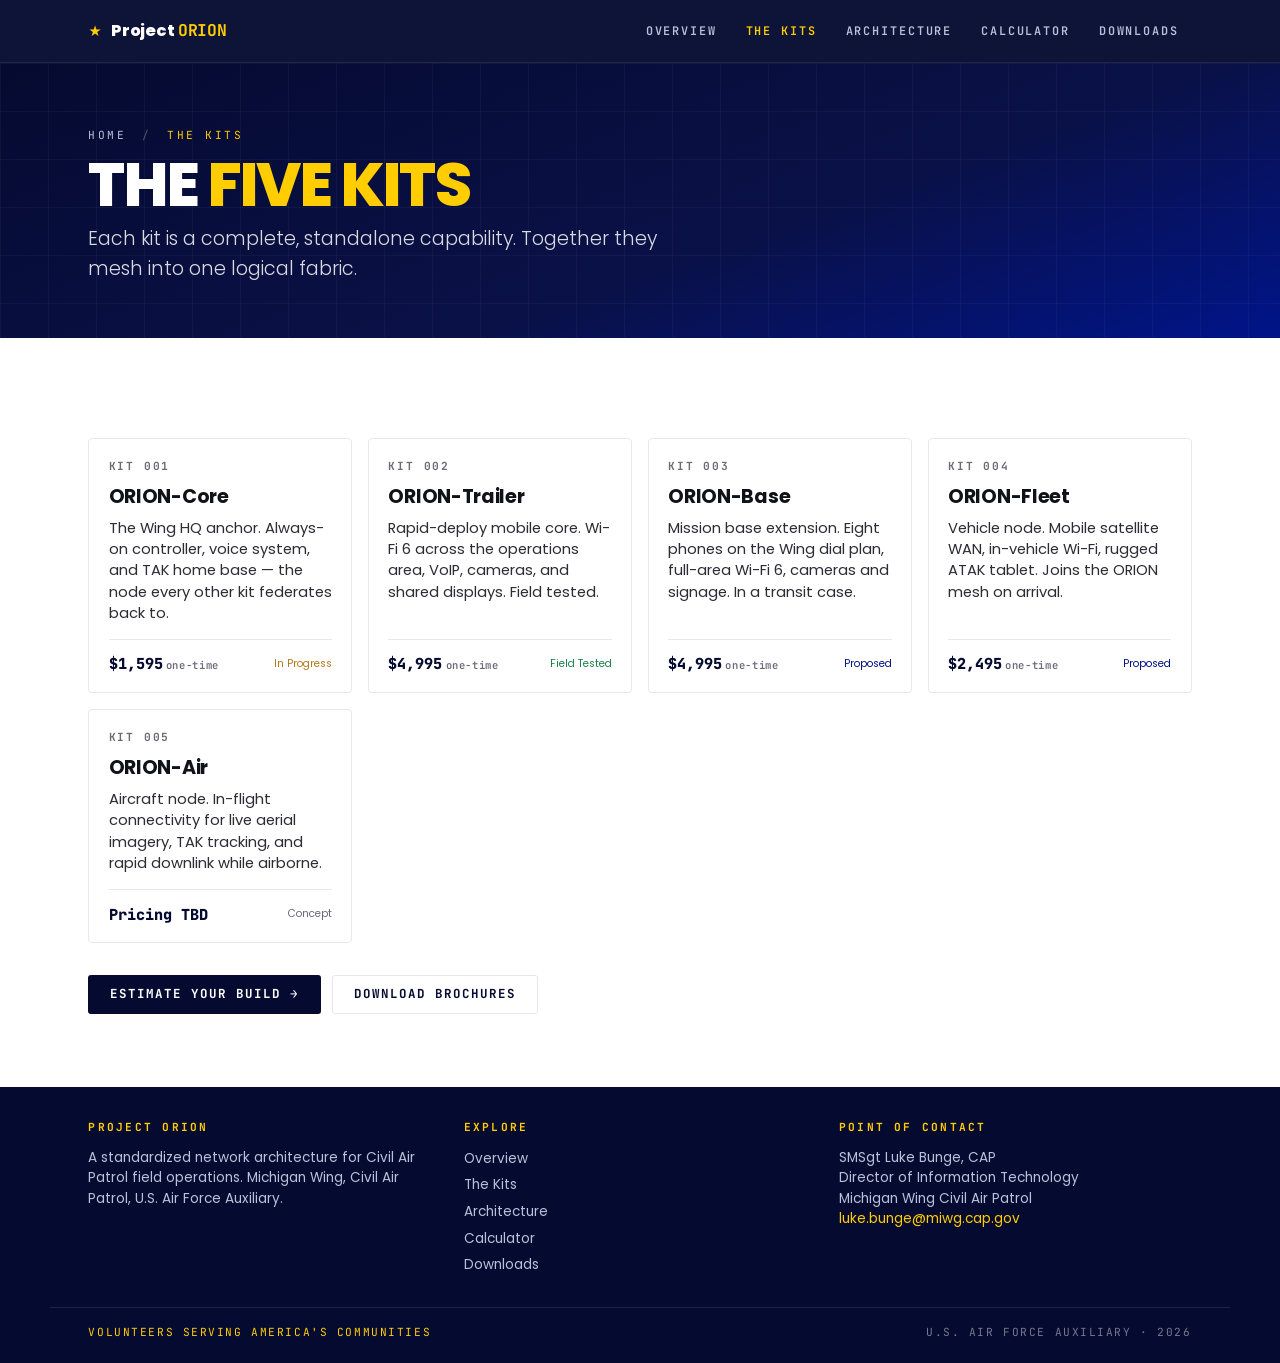
==== kits/index.html @ 2f195c5d "Initial Project ORION website Static site for GitHub Pages with full kit catalog, architecture deep-" ====
<!DOCTYPE html>
<html lang="en">
<head>
<meta charset="UTF-8">
<meta name="viewport" content="width=device-width, initial-scale=1">
<title>The Kits — Project ORION</title>
<meta name="description" content="The five ORION kits: Core, Trailer, Base, Fleet, Air. Modular, federated, purchase-ready.">
<link rel="stylesheet" href="../assets/css/main.css">
</head>
<body>

<nav class="nav">
  <div class="nav-inner">
    <a href="../" class="nav-brand"><span class="star">★</span><span>Project <span class="mark">ORION</span></span></a>
    <button class="nav-toggle" aria-label="Toggle navigation" aria-expanded="false">Menu</button>
    <ul class="nav-links">
      <li><a href="../">Overview</a></li>
      <li><a href="./">The Kits</a></li>
      <li><a href="../architecture.html">Architecture</a></li>
      <li><a href="../calculator.html">Calculator</a></li>
      <li><a href="../downloads.html">Downloads</a></li>
    </ul>
  </div>
</nav>

<header class="page-head">
  <div class="page-head-inner">
    <div class="crumb"><a href="../" style="color: var(--silver);">Home</a> <span class="sep">/</span> <span class="here">The Kits</span></div>
    <h1>THE <span class="alt">FIVE KITS</span></h1>
    <p class="deck">Each kit is a complete, standalone capability. Together they mesh into one logical fabric.</p>
  </div>
</header>

<section class="band">
  <div class="band-inner">
    <div class="kit-grid">

      <a href="core.html" class="kit-card">
        <div class="num">KIT 001</div>
        <h3>ORION-Core</h3>
        <div class="one-liner">The Wing HQ anchor. Always-on controller, voice system, and TAK home base — the node every other kit federates back to.</div>
        <div class="meta">
          <div class="price">$1,595<span class="suffix">one-time</span></div>
          <div class="stat progress"><span class="dot"></span>In Progress</div>
        </div>
      </a>

      <a href="trailer.html" class="kit-card">
        <div class="num">KIT 002</div>
        <h3>ORION-Trailer</h3>
        <div class="one-liner">Rapid-deploy mobile core. Wi-Fi 6 across the operations area, VoIP, cameras, and shared displays. Field tested.</div>
        <div class="meta">
          <div class="price">$4,995<span class="suffix">one-time</span></div>
          <div class="stat tested"><span class="dot"></span>Field Tested</div>
        </div>
      </a>

      <a href="base.html" class="kit-card">
        <div class="num">KIT 003</div>
        <h3>ORION-Base</h3>
        <div class="one-liner">Mission base extension. Eight phones on the Wing dial plan, full-area Wi-Fi 6, cameras and signage. In a transit case.</div>
        <div class="meta">
          <div class="price">$4,995<span class="suffix">one-time</span></div>
          <div class="stat proposed"><span class="dot"></span>Proposed</div>
        </div>
      </a>

      <a href="fleet.html" class="kit-card">
        <div class="num">KIT 004</div>
        <h3>ORION-Fleet</h3>
        <div class="one-liner">Vehicle node. Mobile satellite WAN, in-vehicle Wi-Fi, rugged ATAK tablet. Joins the ORION mesh on arrival.</div>
        <div class="meta">
          <div class="price">$2,495<span class="suffix">one-time</span></div>
          <div class="stat proposed"><span class="dot"></span>Proposed</div>
        </div>
      </a>

      <a href="air.html" class="kit-card">
        <div class="num">KIT 005</div>
        <h3>ORION-Air</h3>
        <div class="one-liner">Aircraft node. In-flight connectivity for live aerial imagery, TAK tracking, and rapid downlink while airborne.</div>
        <div class="meta">
          <div class="price muted">Pricing TBD</div>
          <div class="stat concept"><span class="dot"></span>Concept</div>
        </div>
      </a>

    </div>

    <div class="btn-row" style="margin-top: 2rem;">
      <a class="btn btn-dark" href="../calculator.html">Estimate Your Build →</a>
      <a class="btn btn-light" href="../downloads.html">Download Brochures</a>
    </div>
  </div>
</section>

<footer class="site-footer">
  <div class="footer-inner">
    <div>
      <h5>Project ORION</h5>
      <p style="color: var(--silver); font-size: 0.85rem; line-height: 1.5;">A standardized network architecture for Civil Air Patrol field operations. Michigan Wing, Civil Air Patrol, U.S. Air Force Auxiliary.</p>
    </div>
    <div>
      <h5>Explore</h5>
      <ul>
        <li><a href="../">Overview</a></li>
        <li><a href="./">The Kits</a></li>
        <li><a href="../architecture.html">Architecture</a></li>
        <li><a href="../calculator.html">Calculator</a></li>
        <li><a href="../downloads.html">Downloads</a></li>
      </ul>
    </div>
    <div>
      <h5>Point of Contact</h5>
      <p style="color: var(--silver); font-size: 0.85rem; line-height: 1.5;">
        SMSgt Luke Bunge, CAP<br>Director of Information Technology<br>Michigan Wing Civil Air Patrol<br>
        <a href="mailto:luke.bunge@miwg.cap.gov" style="color: var(--yellow);">luke.bunge@miwg.cap.gov</a>
      </p>
    </div>
  </div>
  <div class="footer-bottom">
    <span class="left">Volunteers Serving America's Communities</span>
    <span>U.S. Air Force Auxiliary · 2026</span>
  </div>
</footer>

<script src="../assets/js/nav.js"></script>
</body>
</html>
---- assets/css/main.css ----
/* =====================================================================
   Project ORION — Website Design System
   Carries the brochure look (navy + yellow + silver, constellation motif)
   into a fully responsive web layout.
   ===================================================================== */

@import url('https://fonts.googleapis.com/css2?family=Poppins:wght@300;400;500;600;700;800&family=JetBrains+Mono:wght@400;500;600;700&display=swap');

:root {
  --navy:        #050a30;
  --navy-2:      #0a1147;
  --navy-3:      #001489;
  --silver:      #b8c2d9;
  --silver-soft: rgba(184, 194, 217, 0.65);
  --yellow:      #FFCD00;
  --yellow-soft: rgba(255, 205, 0, 0.7);
  --line-d:      rgba(255, 255, 255, 0.14);
  --ink:         #111118;
  --ink-2:       #2c2c36;
  --soft:        #6b6b78;
  --rule:        #e7e7ed;
  --bg-soft:     #f7f9fc;
  --bg-pale:     #f3f5fc;
  --bg-cream:    #fefcf3;

  --mono: 'JetBrains Mono', 'DejaVu Sans Mono', ui-monospace, SFMono-Regular, Menlo, Consolas, monospace;
  --sans: 'Poppins', system-ui, -apple-system, 'Segoe UI', Roboto, sans-serif;

  --container: 1180px;
  --pad-x: clamp(1rem, 4vw, 2.4rem);
  --radius: 4px;
}

* { box-sizing: border-box; margin: 0; padding: 0; }

html { scroll-behavior: smooth; -webkit-text-size-adjust: 100%; }

body {
  font-family: var(--sans);
  color: var(--ink);
  background: #fff;
  line-height: 1.55;
  -webkit-font-smoothing: antialiased;
  text-rendering: optimizeLegibility;
}

img, svg { max-width: 100%; display: block; }
a { color: var(--navy-3); text-decoration: none; }
a:hover { text-decoration: underline; }

/* ============== NAV ============== */
.nav {
  position: sticky;
  top: 0;
  z-index: 100;
  background: rgba(5, 10, 48, 0.96);
  backdrop-filter: saturate(140%) blur(8px);
  -webkit-backdrop-filter: saturate(140%) blur(8px);
  color: #fff;
  border-bottom: 1px solid rgba(255, 255, 255, 0.08);
}
.nav-inner {
  max-width: var(--container);
  margin: 0 auto;
  padding: 0 var(--pad-x);
  display: flex;
  align-items: center;
  justify-content: space-between;
  min-height: 62px;
  gap: 1rem;
}
.nav-brand {
  display: flex;
  align-items: center;
  gap: 0.6rem;
  color: #fff;
  font-weight: 800;
  letter-spacing: -0.01em;
  font-size: 1.02rem;
}
.nav-brand:hover { text-decoration: none; }
.nav-brand .mark { color: var(--yellow); font-family: var(--mono); font-weight: 700; }
.nav-brand .star { color: var(--yellow); font-size: 0.9em; }

.nav-links {
  display: flex;
  align-items: center;
  gap: 0.2rem;
  list-style: none;
}
.nav-links a {
  color: var(--silver);
  font-family: var(--mono);
  font-size: 0.74rem;
  letter-spacing: 0.16em;
  text-transform: uppercase;
  font-weight: 600;
  padding: 0.55rem 0.8rem;
  border-radius: 3px;
  display: inline-block;
}
.nav-links a:hover {
  color: #fff;
  background: rgba(255, 255, 255, 0.06);
  text-decoration: none;
}
.nav-links a.active {
  color: var(--yellow);
}

.nav-toggle {
  display: none;
  background: transparent;
  border: 1px solid rgba(255, 255, 255, 0.2);
  color: #fff;
  padding: 0.45rem 0.65rem;
  border-radius: 3px;
  cursor: pointer;
  font-family: var(--mono);
  font-size: 0.7rem;
  letter-spacing: 0.14em;
  text-transform: uppercase;
}
.nav-toggle:hover { background: rgba(255, 255, 255, 0.08); }

@media (max-width: 880px) {
  .nav-toggle { display: inline-block; }
  .nav-links {
    position: absolute;
    top: 100%;
    left: 0;
    right: 0;
    flex-direction: column;
    align-items: stretch;
    gap: 0;
    background: var(--navy);
    border-bottom: 1px solid rgba(255, 255, 255, 0.1);
    padding: 0.4rem 0;
    transform: scaleY(0);
    transform-origin: top;
    opacity: 0;
    transition: transform 0.18s ease, opacity 0.18s ease;
    pointer-events: none;
  }
  .nav.open .nav-links {
    transform: scaleY(1);
    opacity: 1;
    pointer-events: auto;
  }
  .nav-links a {
    padding: 0.85rem var(--pad-x);
    border-bottom: 1px solid rgba(255, 255, 255, 0.06);
  }
}

/* ============== HERO (DARK) ============== */
.hero {
  position: relative;
  background: linear-gradient(160deg, #050a30 0%, #0a1147 55%, #001489 100%);
  color: #fff;
  overflow: hidden;
  padding: clamp(3rem, 8vw, 5.5rem) 0 clamp(3rem, 8vw, 5rem);
}
.hero::before {
  content: '';
  position: absolute; inset: 0;
  background-image:
    linear-gradient(to right, rgba(255,255,255,0.035) 1px, transparent 1px),
    linear-gradient(to bottom, rgba(255,255,255,0.035) 1px, transparent 1px);
  background-size: 48px 48px;
  pointer-events: none;
  z-index: 0;
}
.hero-inner {
  position: relative;
  z-index: 2;
  max-width: var(--container);
  margin: 0 auto;
  padding: 0 var(--pad-x);
  display: grid;
  grid-template-columns: minmax(0, 1fr) auto;
  gap: 2rem;
  align-items: start;
}
.hero-constellation {
  width: clamp(140px, 18vw, 220px);
  height: auto;
  opacity: 0.9;
}
@media (max-width: 720px) {
  .hero-inner { grid-template-columns: 1fr; }
  .hero-constellation {
    grid-row: 1;
    justify-self: end;
    width: 110px;
    margin-bottom: -0.5rem;
  }
}

.hero-label {
  font-family: var(--mono);
  font-size: 0.78rem;
  letter-spacing: 0.28em;
  text-transform: uppercase;
  color: var(--yellow);
  font-weight: 600;
  margin-bottom: 1rem;
  display: flex;
  align-items: center;
  gap: 0.7rem;
}
.hero-label::before {
  content: '';
  width: 28px;
  height: 1px;
  background: var(--yellow);
  flex-shrink: 0;
}
.hero h1 {
  font-size: clamp(2.6rem, 9vw, 6.2rem);
  font-weight: 800;
  line-height: 0.94;
  letter-spacing: -0.035em;
  margin-bottom: 1.4rem;
}
.hero h1 .dot { color: var(--yellow); }
.hero .deck {
  font-size: clamp(1.1rem, 2.2vw, 1.55rem);
  font-weight: 300;
  line-height: 1.3;
  color: rgba(255, 255, 255, 0.92);
  max-width: 38rem;
  letter-spacing: -0.005em;
}
.hero .deck strong { font-weight: 700; color: #fff; }

/* metric strip */
.metrics {
  max-width: var(--container);
  margin: clamp(2rem, 5vw, 3.2rem) auto 0;
  padding: 0 var(--pad-x);
  position: relative;
  z-index: 2;
}
.metrics-grid {
  display: grid;
  grid-template-columns: repeat(3, minmax(0, 1fr));
  gap: 0;
  border-top: 1px solid var(--line-d);
  border-bottom: 1px solid var(--line-d);
}
.metric {
  padding: 1.5rem 1.3rem 1.5rem 0;
  border-right: 1px solid var(--line-d);
}
.metric:last-child { border-right: none; padding-right: 0; }
.metric:not(:first-child) { padding-left: 1.3rem; }
.metric .num {
  font-size: clamp(2rem, 5.2vw, 3.3rem);
  font-weight: 800;
  color: #fff;
  line-height: 1;
  letter-spacing: -0.04em;
  margin-bottom: 0.6rem;
  display: flex;
  align-items: baseline;
  gap: 0.45rem;
  flex-wrap: wrap;
}
.metric .num .unit {
  font-size: 0.42em;
  font-weight: 500;
  color: var(--silver);
  letter-spacing: -0.01em;
}
.metric .label {
  font-family: var(--mono);
  font-size: 0.7rem;
  letter-spacing: 0.18em;
  text-transform: uppercase;
  color: var(--yellow);
  font-weight: 600;
  margin-bottom: 0.3rem;
}
.metric .desc {
  font-size: 0.85rem;
  line-height: 1.45;
  color: var(--silver);
}
@media (max-width: 720px) {
  .metrics-grid { grid-template-columns: 1fr; }
  .metric {
    padding: 1.1rem 0;
    border-right: none;
    border-bottom: 1px solid var(--line-d);
  }
  .metric:last-child { border-bottom: none; padding-bottom: 0; }
  .metric:not(:first-child) { padding-left: 0; }
}

/* hero lead band */
.lead-band {
  max-width: var(--container);
  margin: clamp(2rem, 4vw, 3rem) auto 0;
  padding: 0 var(--pad-x);
  position: relative;
  z-index: 2;
  color: rgba(255, 255, 255, 0.86);
}
.lead-band p {
  font-size: clamp(0.98rem, 1.6vw, 1.15rem);
  line-height: 1.55;
  max-width: 50rem;
  margin-bottom: 1.4rem;
}
.lead-band p strong { color: var(--yellow); font-weight: 600; }
.lead-band .signoff {
  border-top: 1px solid var(--line-d);
  padding-top: 1rem;
  display: flex;
  justify-content: space-between;
  flex-wrap: wrap;
  gap: 0.6rem;
  font-family: var(--mono);
  font-size: 0.72rem;
  letter-spacing: 0.16em;
  text-transform: uppercase;
  color: var(--silver);
}
.lead-band .signoff .left {
  color: var(--yellow);
  font-weight: 700;
}

/* ============== SECTIONS (LIGHT) ============== */
section.band {
  padding: clamp(2.6rem, 6vw, 4.6rem) 0;
}
section.band.alt { background: var(--bg-soft); }
section.band.dark {
  background: linear-gradient(180deg, var(--navy) 0%, var(--navy-2) 100%);
  color: #fff;
}
.band-inner {
  max-width: var(--container);
  margin: 0 auto;
  padding: 0 var(--pad-x);
}

.kicker {
  font-family: var(--mono);
  font-size: 0.74rem;
  letter-spacing: 0.24em;
  text-transform: uppercase;
  color: var(--navy-3);
  font-weight: 700;
  margin-bottom: 0.7rem;
}
section.dark .kicker { color: var(--yellow); }
section.dark a { color: var(--yellow); }

h2 {
  font-size: clamp(1.6rem, 3.6vw, 2.4rem);
  font-weight: 300;
  line-height: 1.1;
  letter-spacing: -0.025em;
  color: var(--ink);
  margin-bottom: 1rem;
  max-width: 42rem;
}
section.dark h2 { color: #fff; }
h2 strong { font-weight: 800; color: var(--navy-3); }
section.dark h2 strong { color: var(--yellow); }

h3 {
  font-size: clamp(1.15rem, 2vw, 1.4rem);
  font-weight: 700;
  letter-spacing: -0.015em;
  margin-bottom: 0.7rem;
  color: var(--ink);
}
section.dark h3 { color: #fff; }

h4 {
  font-size: 1rem;
  font-weight: 700;
  margin-bottom: 0.45rem;
  color: var(--ink);
}

p.lead {
  font-size: clamp(0.98rem, 1.6vw, 1.1rem);
  line-height: 1.6;
  color: var(--ink-2);
  max-width: 44rem;
  margin-bottom: 1rem;
}
section.dark p.lead { color: rgba(255, 255, 255, 0.82); }
p { color: var(--ink-2); }
section.dark p { color: rgba(255, 255, 255, 0.82); }

/* ============== KITS ROSTER ============== */
.kits-roster {
  width: 100%;
  border-collapse: collapse;
  border-top: 2px solid var(--navy);
  margin-top: 1rem;
}
.kits-roster tr { border-bottom: 1px solid var(--rule); }
.kits-roster td {
  padding: 1rem 0.7rem;
  vertical-align: middle;
}
.kits-roster .num {
  font-family: var(--mono);
  font-size: 0.78rem;
  color: var(--soft);
  width: 3rem;
  font-weight: 600;
  letter-spacing: 0.05em;
}
.kits-roster .name {
  font-size: 1.05rem;
  font-weight: 700;
  color: var(--ink);
  width: 12rem;
  letter-spacing: -0.012em;
}
.kits-roster .name a { color: var(--ink); }
.kits-roster .name a:hover { color: var(--navy-3); text-decoration: none; }
.kits-roster .desc {
  font-size: 0.9rem;
  color: var(--ink-2);
  line-height: 1.45;
}
.kits-roster .stat {
  width: 9rem;
  text-align: right;
  font-family: var(--mono);
  font-size: 0.66rem;
  letter-spacing: 0.1em;
  text-transform: uppercase;
  font-weight: 700;
  white-space: nowrap;
}
.kits-roster .stat .dot {
  display: inline-block;
  width: 7px; height: 7px;
  border-radius: 50%;
  margin-right: 5px;
  vertical-align: middle;
}
.stat.tested   { color: #1d8348; }
.stat.tested .dot { background: #1d8348; }
.stat.progress { color: #b7791f; }
.stat.progress .dot { background: #b7791f; }
.stat.proposed { color: var(--navy-3); }
.stat.proposed .dot { background: var(--navy-3); }
.stat.concept  { color: var(--soft); }
.stat.concept .dot { background: var(--soft); }

@media (max-width: 720px) {
  .kits-roster, .kits-roster tbody, .kits-roster tr, .kits-roster td { display: block; width: 100%; }
  .kits-roster tr {
    padding: 1rem 0;
    border-bottom: 1px solid var(--rule);
  }
  .kits-roster td { padding: 0.15rem 0; text-align: left; }
  .kits-roster .num { display: inline-block; width: auto; margin-right: 0.7rem; }
  .kits-roster .name { display: inline-block; width: auto; }
  .kits-roster .stat { text-align: left; padding-top: 0.4rem; }
}

/* ============== BOM TABLE ============== */
.bom-section { margin-bottom: 1.4rem; }
.bom-head {
  display: flex;
  justify-content: space-between;
  align-items: baseline;
  flex-wrap: wrap;
  gap: 0.4rem;
  margin-bottom: 0.8rem;
}
.bom-head .kicker { margin-bottom: 0; }
.bom-head .meta {
  font-family: var(--mono);
  font-size: 0.7rem;
  letter-spacing: 0.16em;
  text-transform: uppercase;
  color: var(--soft);
}

.bom-table-wrap {
  overflow-x: auto;
  -webkit-overflow-scrolling: touch;
}
.bom-table {
  width: 100%;
  border-collapse: collapse;
  border-top: 2px solid var(--navy);
  min-width: 520px;
}
.bom-table .cat-row td {
  background: var(--bg-pale);
  padding: 0.45rem 0.7rem;
  font-family: var(--mono);
  font-size: 0.7rem;
  letter-spacing: 0.18em;
  text-transform: uppercase;
  color: var(--navy-3);
  font-weight: 700;
  border-bottom: 1px solid var(--rule);
}
.bom-table tr.item-row { border-bottom: 1px solid var(--rule); }
.bom-table .item-row td {
  padding: 0.55rem 0.7rem;
  vertical-align: middle;
  font-size: 0.92rem;
  color: var(--ink);
  line-height: 1.4;
}
.bom-table .item-row .name { font-weight: 600; }
.bom-table .item-row .fn-inline {
  display: block;
  color: var(--ink-2);
  font-size: 0.82rem;
  font-weight: 400;
  margin-top: 0.15rem;
}
.bom-table .item-row .qty {
  width: 6rem;
  text-align: right;
  font-family: var(--mono);
  font-size: 0.8rem;
  color: var(--soft);
  white-space: nowrap;
}
.bom-table .item-row .total {
  width: 6rem;
  text-align: right;
  font-family: var(--mono);
  font-size: 0.9rem;
  font-weight: 700;
  white-space: nowrap;
}
.bom-table .item-row.repurposed .total {
  color: #1d8348;
}
.bom-table tr.subtotal-row { border-bottom: 1px solid var(--rule); }
.bom-table .subtotal-row td {
  padding: 0.4rem 0.7rem;
  font-family: var(--mono);
  font-size: 0.78rem;
  color: var(--soft);
  text-align: right;
  font-weight: 600;
}
.bom-table .subtotal-row .stl {
  text-transform: uppercase;
  letter-spacing: 0.12em;
  font-size: 0.65rem;
}
.bom-table tr.total-row td {
  padding: 0.85rem 0.7rem;
  border-top: 2px solid var(--navy);
  font-family: var(--mono);
}
.bom-table .total-row .total-label {
  font-size: 0.92rem;
  font-weight: 800;
  color: var(--navy);
  letter-spacing: 0.04em;
  text-align: left;
}
.bom-table .total-row .total-value {
  font-size: 1.2rem;
  font-weight: 800;
  color: var(--navy-3);
  text-align: right;
  letter-spacing: -0.01em;
}
.bom-table tr.total-note-row td {
  padding: 0.45rem 0.7rem;
  font-style: italic;
  font-size: 0.72rem;
  color: var(--soft);
  text-align: right;
  line-height: 1.4;
  border: none;
}

/* OPEX cards */
.opex-strip {
  display: grid;
  grid-template-columns: repeat(auto-fit, minmax(220px, 1fr));
  gap: 1rem;
  margin-top: 1.6rem;
}
.opex-card {
  background: var(--bg-soft);
  border: 1px solid var(--rule);
  border-left: 3px solid var(--navy-3);
  border-radius: var(--radius);
  padding: 1rem 1.1rem;
  display: flex;
  flex-direction: column;
}
.opex-card .kicker {
  font-size: 0.66rem;
  letter-spacing: 0.2em;
  margin-bottom: 0.4rem;
}
.opex-card h4 { font-weight: 800; margin-bottom: 0.5rem; }
.opex-card .lines {
  font-size: 0.85rem;
  line-height: 1.5;
  color: var(--ink-2);
  margin-bottom: 0.7rem;
}
.opex-card .price-feature {
  font-family: var(--mono);
  font-size: 1.35rem;
  font-weight: 800;
  color: var(--navy-3);
  letter-spacing: -0.01em;
  margin-top: auto;
  padding-top: 0.6rem;
  border-top: 1px dashed var(--rule);
}
.opex-card .price-feature .price-suffix {
  font-size: 0.7rem;
  font-weight: 500;
  color: var(--soft);
  margin-left: 0.25rem;
}
.opex-card .note {
  font-size: 0.72rem;
  color: var(--soft);
  font-style: italic;
  line-height: 1.4;
  margin-top: auto;
  padding-top: 0.5rem;
  border-top: 1px dashed var(--rule);
}

/* Add-ons table */
.addons-section { margin-top: 1.6rem; }
.addons-head {
  display: flex;
  align-items: baseline;
  justify-content: space-between;
  flex-wrap: wrap;
  gap: 0.4rem;
  border-bottom: 2px solid var(--navy);
  padding-bottom: 0.5rem;
  margin-bottom: 0.4rem;
}
.addons-head .kicker {
  font-size: 0.82rem;
  letter-spacing: 0.14em;
  color: var(--navy);
  margin-bottom: 0;
}
.addons-table { width: 100%; border-collapse: collapse; }
.addons-table tr { border-bottom: 1px solid var(--rule); }
.addons-table tr:last-child { border-bottom: none; }
.addons-table td {
  padding: 0.7rem 0.5rem 0.7rem 0;
  vertical-align: top;
}
.addons-table .addon-name {
  font-size: 0.95rem;
  font-weight: 800;
  color: var(--ink);
  width: 30%;
  letter-spacing: -0.005em;
}
.addons-table .addon-subtitle {
  font-family: var(--mono);
  font-size: 0.65rem;
  font-weight: 600;
  color: var(--soft);
  letter-spacing: 0.12em;
  text-transform: uppercase;
  margin-top: 0.15rem;
}
.addons-table .addon-desc {
  font-size: 0.88rem;
  color: var(--ink-2);
  line-height: 1.45;
  padding-left: 0.6rem;
}
.addons-table .addon-price {
  font-family: var(--mono);
  font-size: 1rem;
  font-weight: 800;
  color: var(--navy);
  text-align: right;
  white-space: nowrap;
  width: 6rem;
}

@media (max-width: 640px) {
  .addons-table, .addons-table tbody, .addons-table tr, .addons-table td {
    display: block;
    width: 100%;
  }
  .addons-table tr { padding: 0.6rem 0; }
  .addons-table td { padding: 0.15rem 0; }
  .addons-table .addon-desc { padding-left: 0; }
  .addons-table .addon-price { text-align: left; padding-top: 0.3rem; }
}

.addons-grand-total {
  margin-top: 1rem;
  padding: 0.9rem 0;
  border-top: 2px solid var(--navy);
  border-bottom: 2px solid var(--navy);
  display: flex;
  justify-content: space-between;
  align-items: baseline;
  flex-wrap: wrap;
  gap: 0.4rem;
  font-family: var(--mono);
}
.addons-grand-total .label {
  font-size: 0.85rem;
  font-weight: 700;
  letter-spacing: 0.14em;
  text-transform: uppercase;
  color: var(--navy);
}
.addons-grand-total .value {
  font-size: 1.7rem;
  font-weight: 800;
  color: var(--navy);
  letter-spacing: -0.01em;
}

/* Subscription callout (cream) */
.subscription-callout {
  margin-top: 1rem;
  background: var(--bg-cream);
  border-left: 4px solid var(--yellow);
  padding: 0.9rem 1.1rem;
  display: flex;
  flex-wrap: wrap;
  justify-content: space-between;
  align-items: center;
  gap: 0.8rem;
  border-radius: var(--radius);
}
.subscription-callout .info { flex: 1; min-width: 240px; }
.subscription-callout .kicker {
  font-size: 0.72rem;
  letter-spacing: 0.14em;
  color: var(--navy);
  margin-bottom: 0.3rem;
}
.subscription-callout .detail {
  font-size: 0.9rem;
  color: var(--ink-2);
  line-height: 1.4;
}
.subscription-callout .price {
  font-family: var(--mono);
  font-size: 1.6rem;
  font-weight: 800;
  color: var(--navy);
  white-space: nowrap;
}
.subscription-callout .price .unit {
  font-size: 0.7rem;
  font-weight: 600;
  color: var(--soft);
  margin-left: 0.2rem;
  letter-spacing: 0.06em;
}

/* ============== CTA ============== */
.cta {
  background: var(--navy);
  color: #fff;
  border-radius: var(--radius);
  padding: 1.6rem 1.7rem;
  display: grid;
  grid-template-columns: 1.6fr 1fr;
  gap: 1.8rem;
  position: relative;
  overflow: hidden;
  margin-top: 1.6rem;
}
.cta::before {
  content: '';
  position: absolute;
  top: 0; left: 0;
  width: 8px;
  height: 100%;
  background: var(--yellow);
}
.cta .pitch { padding-left: 0.2rem; }
.cta .pitch .kicker {
  color: var(--yellow);
  margin-bottom: 0.4rem;
  font-size: 0.7rem;
  letter-spacing: 0.22em;
}
.cta .pitch h3 {
  font-size: 1.15rem;
  font-weight: 700;
  color: #fff;
  line-height: 1.2;
  letter-spacing: -0.02em;
  margin-bottom: 0.5rem;
  max-width: 32rem;
}
.cta .pitch h3 .alt { color: var(--yellow); }
.cta .pitch p {
  font-size: 0.9rem;
  line-height: 1.5;
  color: rgba(255, 255, 255, 0.78);
  max-width: 32rem;
}
.cta .card {
  border-left: 1px solid rgba(255, 255, 255, 0.18);
  padding-left: 1.4rem;
}
.cta .card .kicker {
  font-size: 0.7rem;
  letter-spacing: 0.22em;
  color: var(--silver-soft);
  margin-bottom: 0.4rem;
}
.cta .card .name {
  font-size: 1.05rem;
  font-weight: 700;
  color: #fff;
  margin-bottom: 0.15rem;
}
.cta .card .role {
  font-size: 0.85rem;
  color: var(--silver);
  line-height: 1.4;
  margin-bottom: 0.4rem;
}
.cta .card .em {
  font-family: var(--mono);
  font-size: 0.86rem;
  color: var(--yellow);
  font-weight: 600;
  word-break: break-all;
}
.cta .card .em a { color: var(--yellow); }
.cta .card .cred {
  margin-top: 0.8rem;
  font-size: 0.72rem;
  color: rgba(255, 255, 255, 0.55);
  font-style: italic;
  line-height: 1.4;
}
@media (max-width: 720px) {
  .cta {
    grid-template-columns: 1fr;
    gap: 1.2rem;
    padding: 1.4rem 1.3rem;
  }
  .cta .card {
    border-left: none;
    border-top: 1px solid rgba(255, 255, 255, 0.18);
    padding-left: 0;
    padding-top: 1.1rem;
  }
}

/* ============== BUTTONS ============== */
.btn {
  display: inline-flex;
  align-items: center;
  gap: 0.5rem;
  padding: 0.75rem 1.3rem;
  border-radius: 3px;
  font-family: var(--mono);
  font-size: 0.78rem;
  letter-spacing: 0.16em;
  text-transform: uppercase;
  font-weight: 700;
  border: 1px solid transparent;
  cursor: pointer;
  transition: transform 0.1s ease, background 0.15s ease, color 0.15s ease;
  text-decoration: none;
  line-height: 1;
}
.btn:hover { text-decoration: none; transform: translateY(-1px); }
.btn:active { transform: translateY(0); }
.btn-primary {
  background: var(--yellow);
  color: var(--navy);
}
.btn-primary:hover { background: #ffd933; }
.btn-secondary {
  background: transparent;
  color: var(--yellow);
  border-color: var(--yellow-soft);
}
.btn-secondary:hover { background: rgba(255, 205, 0, 0.08); }
.btn-light {
  background: #fff;
  color: var(--navy);
  border-color: var(--rule);
}
.btn-light:hover { background: var(--bg-soft); }
.btn-dark {
  background: var(--navy);
  color: #fff;
}
.btn-dark:hover { background: var(--navy-2); }

.btn-row {
  display: flex;
  flex-wrap: wrap;
  gap: 0.7rem;
  margin-top: 1.4rem;
}

/* ============== PAGE HEADER (compact dark) ============== */
.page-head {
  background: linear-gradient(160deg, #050a30 0%, #0a1147 60%, #001489 100%);
  color: #fff;
  padding: clamp(2.4rem, 6vw, 4rem) 0 clamp(2.2rem, 5vw, 3.4rem);
  position: relative;
  overflow: hidden;
}
.page-head::before {
  content: '';
  position: absolute; inset: 0;
  background-image:
    linear-gradient(to right, rgba(255,255,255,0.035) 1px, transparent 1px),
    linear-gradient(to bottom, rgba(255,255,255,0.035) 1px, transparent 1px);
  background-size: 48px 48px;
  pointer-events: none;
}
.page-head-inner {
  position: relative;
  max-width: var(--container);
  margin: 0 auto;
  padding: 0 var(--pad-x);
}
.page-head .crumb {
  font-family: var(--mono);
  font-size: 0.7rem;
  letter-spacing: 0.22em;
  text-transform: uppercase;
  color: var(--silver);
  margin-bottom: 0.7rem;
}
.page-head .crumb .sep { color: rgba(255, 255, 255, 0.3); margin: 0 0.4rem; }
.page-head .crumb .here { color: var(--yellow); }
.page-head h1 {
  font-size: clamp(2rem, 6vw, 3.8rem);
  font-weight: 800;
  line-height: 0.95;
  letter-spacing: -0.03em;
  margin-bottom: 0.7rem;
}
.page-head h1 .alt { color: var(--yellow); }
.page-head .deck {
  font-size: clamp(1rem, 1.8vw, 1.2rem);
  font-weight: 300;
  color: rgba(255, 255, 255, 0.85);
  max-width: 38rem;
}

/* ============== KIT CARD GRID ============== */
.kit-grid {
  display: grid;
  grid-template-columns: repeat(auto-fit, minmax(260px, 1fr));
  gap: 1rem;
  margin-top: 1.6rem;
}
.kit-card {
  background: #fff;
  border: 1px solid var(--rule);
  border-radius: var(--radius);
  padding: 1.2rem 1.2rem 1rem;
  display: flex;
  flex-direction: column;
  position: relative;
  text-decoration: none;
  color: inherit;
  transition: transform 0.15s ease, box-shadow 0.15s ease, border-color 0.15s ease;
}
.kit-card:hover {
  transform: translateY(-3px);
  border-color: var(--navy-3);
  box-shadow: 0 8px 24px rgba(5, 10, 48, 0.08);
  text-decoration: none;
}
.kit-card .num {
  font-family: var(--mono);
  font-size: 0.7rem;
  color: var(--soft);
  letter-spacing: 0.16em;
  font-weight: 700;
  margin-bottom: 0.4rem;
}
.kit-card h3 {
  font-size: 1.2rem;
  letter-spacing: -0.015em;
  margin-bottom: 0.4rem;
}
.kit-card .one-liner {
  font-size: 0.92rem;
  color: var(--ink-2);
  line-height: 1.45;
  margin-bottom: 0.9rem;
  flex: 1;
}
.kit-card .meta {
  display: flex;
  justify-content: space-between;
  align-items: center;
  flex-wrap: wrap;
  gap: 0.4rem;
  padding-top: 0.8rem;
  border-top: 1px solid var(--rule);
}
.kit-card .price {
  font-family: var(--mono);
  font-weight: 800;
  color: var(--navy);
  font-size: 0.95rem;
}
.kit-card .price .suffix {
  font-size: 0.66rem;
  color: var(--soft);
  font-weight: 600;
  letter-spacing: 0.06em;
  margin-left: 0.2rem;
}
.kit-card .stat { font-size: 0.66rem; }

/* ============== CONTENT PROSE ============== */
.prose {
  max-width: 46rem;
}
.prose h2 { margin-top: 2rem; }
.prose h3 { margin-top: 1.6rem; margin-bottom: 0.5rem; }
.prose p, .prose ul, .prose ol { margin-bottom: 1rem; color: var(--ink-2); }
.prose ul, .prose ol { padding-left: 1.4rem; }
.prose li { margin-bottom: 0.4rem; line-height: 1.55; }
.prose strong { color: var(--ink); font-weight: 700; }
.prose code {
  font-family: var(--mono);
  font-size: 0.9em;
  background: var(--bg-pale);
  padding: 0.1em 0.35em;
  border-radius: 3px;
  color: var(--navy-3);
}
.prose blockquote {
  border-left: 3px solid var(--yellow);
  background: var(--bg-cream);
  padding: 0.8rem 1.1rem;
  margin: 1.2rem 0;
  font-size: 0.94rem;
  color: var(--ink-2);
}

.principles {
  display: grid;
  grid-template-columns: repeat(auto-fit, minmax(220px, 1fr));
  gap: 1rem;
  margin-top: 1.4rem;
}
.principle {
  background: #fff;
  border: 1px solid var(--rule);
  border-top: 3px solid var(--navy-3);
  border-radius: var(--radius);
  padding: 1rem 1.1rem;
}
.principle h4 {
  font-size: 0.95rem;
  margin-bottom: 0.35rem;
}
.principle p {
  font-size: 0.85rem;
  line-height: 1.45;
  color: var(--ink-2);
}

/* simple table for IP plan, dial plan, etc. */
.data-table {
  width: 100%;
  border-collapse: collapse;
  border-top: 2px solid var(--navy);
  margin: 1rem 0 1.4rem;
  font-size: 0.9rem;
}
.data-table th, .data-table td {
  padding: 0.55rem 0.7rem;
  border-bottom: 1px solid var(--rule);
  text-align: left;
  vertical-align: top;
}
.data-table th {
  font-family: var(--mono);
  font-size: 0.7rem;
  letter-spacing: 0.14em;
  text-transform: uppercase;
  color: var(--navy-3);
  background: var(--bg-pale);
  font-weight: 700;
}
.data-table td.mono, .data-table td.subnet {
  font-family: var(--mono);
  font-size: 0.82rem;
  color: var(--navy);
  white-space: nowrap;
}
.data-table-wrap {
  overflow-x: auto;
  -webkit-overflow-scrolling: touch;
}

/* ============== FOOTER ============== */
.site-footer {
  background: var(--navy);
  color: var(--silver);
  padding: 2rem 0 1.4rem;
  font-size: 0.85rem;
}
.site-footer .footer-inner {
  max-width: var(--container);
  margin: 0 auto;
  padding: 0 var(--pad-x);
  display: grid;
  grid-template-columns: repeat(auto-fit, minmax(220px, 1fr));
  gap: 1.4rem;
}
.site-footer h5 {
  font-family: var(--mono);
  font-size: 0.7rem;
  letter-spacing: 0.2em;
  text-transform: uppercase;
  color: var(--yellow);
  margin-bottom: 0.7rem;
  font-weight: 700;
}
.site-footer ul { list-style: none; }
.site-footer li { margin-bottom: 0.35rem; }
.site-footer a { color: var(--silver); }
.site-footer a:hover { color: #fff; }
.site-footer .footer-bottom {
  max-width: var(--container);
  margin: 1.6rem auto 0;
  padding: 1rem var(--pad-x) 0;
  border-top: 1px solid rgba(255, 255, 255, 0.1);
  display: flex;
  justify-content: space-between;
  flex-wrap: wrap;
  gap: 0.5rem;
  font-family: var(--mono);
  font-size: 0.7rem;
  letter-spacing: 0.14em;
  text-transform: uppercase;
  color: rgba(255, 255, 255, 0.45);
}
.site-footer .footer-bottom .left { color: var(--yellow); }

/* ============== CALCULATOR ============== */
.calc-layout {
  display: grid;
  grid-template-columns: 1.5fr 1fr;
  gap: 1.6rem;
  margin-top: 1.5rem;
  align-items: start;
}
@media (max-width: 900px) {
  .calc-layout { grid-template-columns: 1fr; }
}

.calc-kit {
  background: #fff;
  border: 1px solid var(--rule);
  border-radius: var(--radius);
  padding: 1.1rem 1.2rem;
  margin-bottom: 1rem;
}
.calc-kit.concept { opacity: 0.7; }
.calc-kit-head {
  display: flex;
  justify-content: space-between;
  align-items: baseline;
  flex-wrap: wrap;
  gap: 0.5rem;
  border-bottom: 1px solid var(--rule);
  padding-bottom: 0.7rem;
  margin-bottom: 0.8rem;
}
.calc-kit-head .name {
  font-size: 1.05rem;
  font-weight: 800;
  letter-spacing: -0.012em;
}
.calc-kit-head .num {
  font-family: var(--mono);
  font-size: 0.7rem;
  color: var(--soft);
  letter-spacing: 0.16em;
  font-weight: 700;
}
.calc-kit-head .price-hint {
  font-family: var(--mono);
  font-size: 0.82rem;
  color: var(--navy);
  font-weight: 700;
}
.calc-kit-head .price-hint .suffix {
  font-size: 0.66rem;
  color: var(--soft);
  font-weight: 600;
  margin-left: 0.2rem;
}

.calc-row {
  display: flex;
  justify-content: space-between;
  align-items: center;
  gap: 0.8rem;
  padding: 0.5rem 0;
  flex-wrap: wrap;
}
.calc-row + .calc-row { border-top: 1px dashed var(--rule); }
.calc-row .label {
  flex: 1;
  min-width: 0;
}
.calc-row .label .lbl-name {
  font-size: 0.92rem;
  font-weight: 600;
  color: var(--ink);
}
.calc-row .label .lbl-desc {
  display: block;
  font-size: 0.78rem;
  color: var(--soft);
  margin-top: 0.15rem;
  line-height: 1.4;
}
.calc-row .label .lbl-tag {
  display: inline-block;
  font-family: var(--mono);
  font-size: 0.62rem;
  font-weight: 700;
  letter-spacing: 0.12em;
  text-transform: uppercase;
  color: var(--navy-3);
  background: var(--bg-pale);
  padding: 0.15em 0.5em;
  border-radius: 2px;
  margin-left: 0.4rem;
  vertical-align: middle;
}
.calc-row .label .lbl-tag.rec { color: #b7791f; background: rgba(183, 121, 31, 0.1); }
.calc-row .label .lbl-tag.concept { color: var(--soft); background: var(--bg-pale); }

.calc-row .price-tag {
  font-family: var(--mono);
  font-size: 0.82rem;
  font-weight: 700;
  color: var(--navy);
  white-space: nowrap;
}
.calc-row .price-tag .suffix {
  font-size: 0.65rem;
  color: var(--soft);
  font-weight: 600;
  margin-left: 0.15rem;
}

.qty-control {
  display: inline-flex;
  align-items: center;
  border: 1px solid var(--rule);
  border-radius: 3px;
  background: #fff;
  overflow: hidden;
}
.qty-btn {
  background: var(--bg-soft);
  border: none;
  width: 32px;
  height: 32px;
  font-size: 1.1rem;
  font-weight: 700;
  color: var(--navy);
  cursor: pointer;
  line-height: 1;
}
.qty-btn:hover { background: var(--bg-pale); }
.qty-btn:disabled { color: var(--soft); cursor: not-allowed; }
.qty-input {
  width: 44px;
  height: 32px;
  text-align: center;
  border: none;
  border-left: 1px solid var(--rule);
  border-right: 1px solid var(--rule);
  font-family: var(--mono);
  font-size: 0.9rem;
  font-weight: 700;
  color: var(--ink);
  -moz-appearance: textfield;
}
.qty-input::-webkit-outer-spin-button,
.qty-input::-webkit-inner-spin-button { -webkit-appearance: none; margin: 0; }

.calc-checkbox {
  display: inline-flex;
  align-items: center;
  gap: 0.5rem;
  cursor: pointer;
  user-select: none;
}
.calc-checkbox input { width: 18px; height: 18px; accent-color: var(--navy-3); cursor: pointer; }

.calc-summary {
  position: sticky;
  top: 80px;
  background: var(--navy);
  color: #fff;
  border-radius: var(--radius);
  padding: 1.3rem 1.4rem;
  border-left: 4px solid var(--yellow);
}
.calc-summary h3 {
  color: #fff;
  font-size: 1.05rem;
  letter-spacing: -0.01em;
  margin-bottom: 0.9rem;
}
.calc-line {
  display: flex;
  justify-content: space-between;
  align-items: baseline;
  padding: 0.45rem 0;
  border-bottom: 1px solid rgba(255, 255, 255, 0.1);
  font-size: 0.88rem;
}
.calc-line:last-of-type { border-bottom: none; }
.calc-line .nm { color: rgba(255, 255, 255, 0.78); }
.calc-line .vl { font-family: var(--mono); color: #fff; font-weight: 600; }
.calc-line.empty .vl { color: var(--silver-soft); }

.calc-totals {
  margin-top: 1rem;
  padding-top: 1rem;
  border-top: 1px solid rgba(255, 255, 255, 0.18);
}
.calc-total {
  display: flex;
  justify-content: space-between;
  align-items: baseline;
  margin-bottom: 0.5rem;
}
.calc-total .nm {
  font-family: var(--mono);
  font-size: 0.7rem;
  letter-spacing: 0.16em;
  text-transform: uppercase;
  color: var(--silver);
  font-weight: 700;
}
.calc-total .vl {
  font-family: var(--mono);
  font-size: 1.5rem;
  font-weight: 800;
  color: #fff;
  letter-spacing: -0.01em;
}
.calc-total.headline .vl { color: var(--yellow); font-size: 1.8rem; }
.calc-total.monthly .vl { font-size: 1.3rem; }

.calc-actions {
  display: flex;
  flex-wrap: wrap;
  gap: 0.5rem;
  margin-top: 1.2rem;
}
.calc-actions .btn {
  flex: 1;
  justify-content: center;
  font-size: 0.7rem;
  padding: 0.65rem 0.9rem;
}

.calc-note {
  font-size: 0.74rem;
  color: var(--silver-soft);
  line-height: 1.45;
  margin-top: 0.8rem;
  font-style: italic;
}

/* Print: estimator print view */
@media print {
  .nav, .site-footer, .calc-actions, .nav-toggle, .hero-constellation { display: none !important; }
  .calc-summary { position: static; }
  body { background: #fff; color: #000; }
}

/* ============== UTIL ============== */
.center { text-align: center; }
.muted { color: var(--soft); }
.mono { font-family: var(--mono); }
.hidden { display: none !important; }

/* Anchor offset for sticky nav */
:target { scroll-margin-top: 80px; }
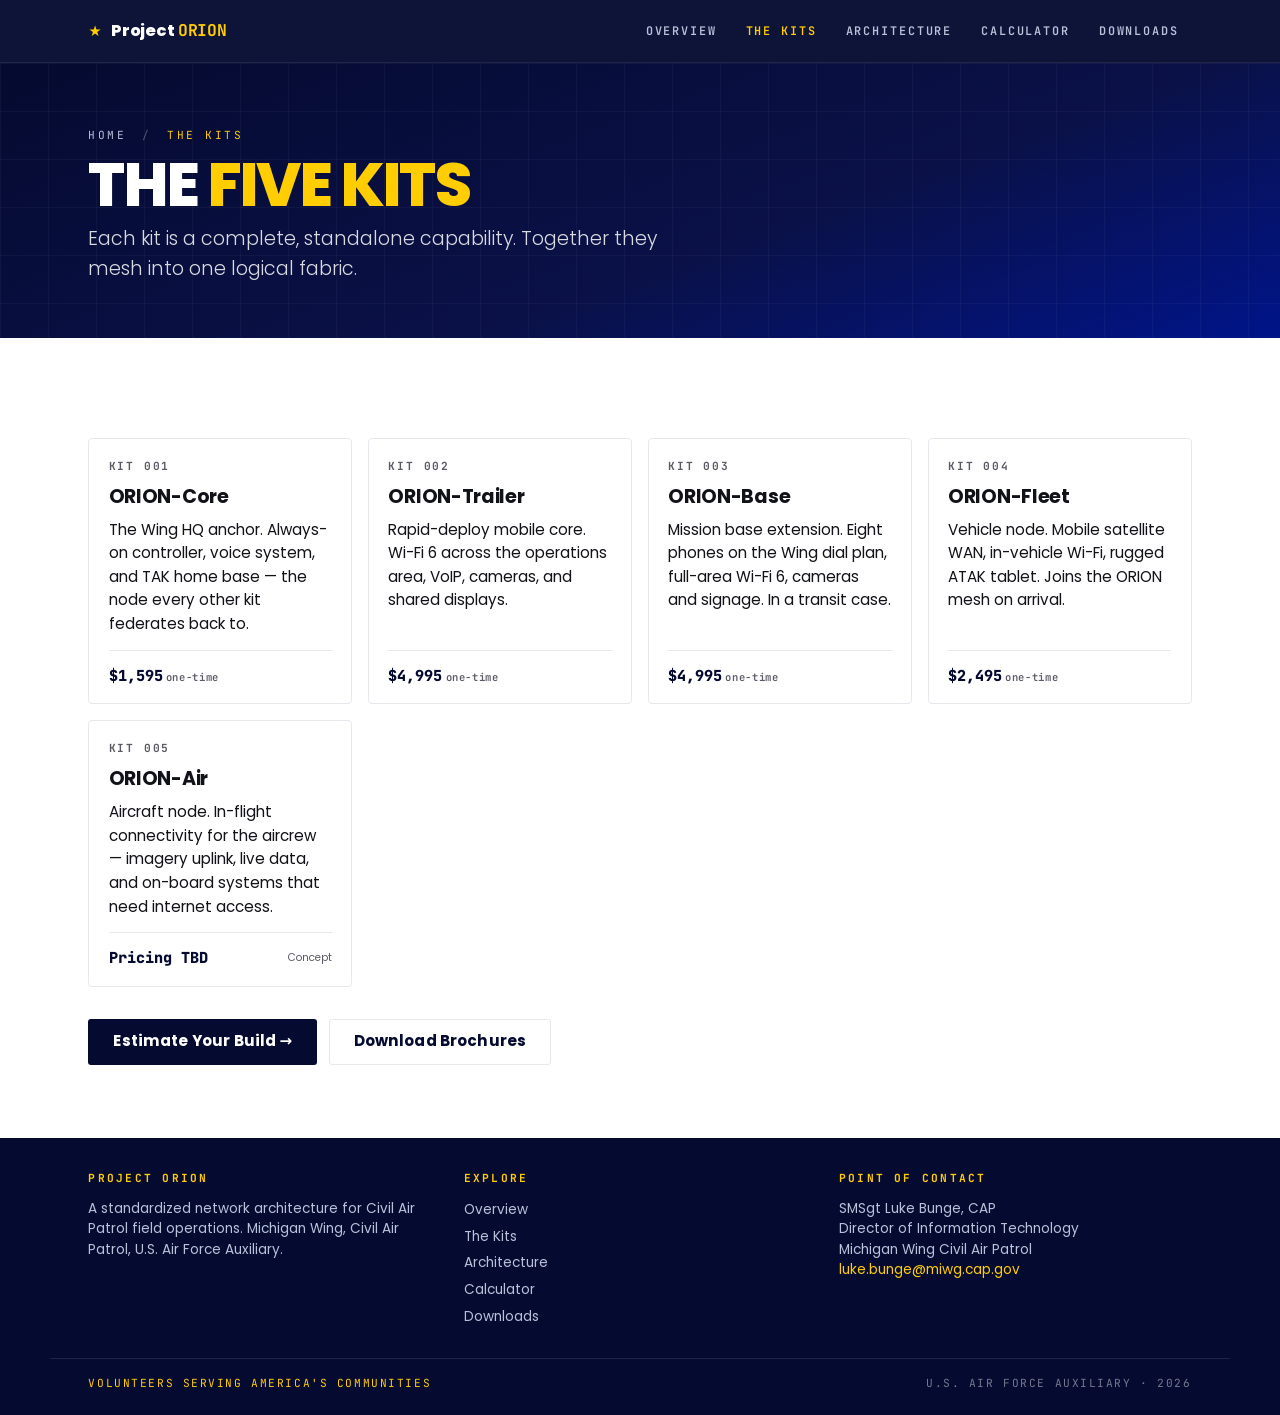
==== commit 2fe743da: "Improve readability, generalize content, scale calculator - Darken body text and improve button cont" ====
--- a/kits/index.html
+++ b/kits/index.html
@@ -41,17 +41,15 @@
         <div class="one-liner">The Wing HQ anchor. Always-on controller, voice system, and TAK home base — the node every other kit federates back to.</div>
         <div class="meta">
           <div class="price">$1,595<span class="suffix">one-time</span></div>
-          <div class="stat progress"><span class="dot"></span>In Progress</div>
         </div>
       </a>
 
       <a href="trailer.html" class="kit-card">
         <div class="num">KIT 002</div>
         <h3>ORION-Trailer</h3>
-        <div class="one-liner">Rapid-deploy mobile core. Wi-Fi 6 across the operations area, VoIP, cameras, and shared displays. Field tested.</div>
+        <div class="one-liner">Rapid-deploy mobile core. Wi-Fi 6 across the operations area, VoIP, cameras, and shared displays.</div>
         <div class="meta">
           <div class="price">$4,995<span class="suffix">one-time</span></div>
-          <div class="stat tested"><span class="dot"></span>Field Tested</div>
         </div>
       </a>
 
@@ -61,7 +59,6 @@
         <div class="one-liner">Mission base extension. Eight phones on the Wing dial plan, full-area Wi-Fi 6, cameras and signage. In a transit case.</div>
         <div class="meta">
           <div class="price">$4,995<span class="suffix">one-time</span></div>
-          <div class="stat proposed"><span class="dot"></span>Proposed</div>
         </div>
       </a>
 
@@ -71,14 +68,13 @@
         <div class="one-liner">Vehicle node. Mobile satellite WAN, in-vehicle Wi-Fi, rugged ATAK tablet. Joins the ORION mesh on arrival.</div>
         <div class="meta">
           <div class="price">$2,495<span class="suffix">one-time</span></div>
-          <div class="stat proposed"><span class="dot"></span>Proposed</div>
         </div>
       </a>
 
       <a href="air.html" class="kit-card">
         <div class="num">KIT 005</div>
         <h3>ORION-Air</h3>
-        <div class="one-liner">Aircraft node. In-flight connectivity for live aerial imagery, TAK tracking, and rapid downlink while airborne.</div>
+        <div class="one-liner">Aircraft node. In-flight connectivity for the aircrew — imagery uplink, live data, and on-board systems that need internet access.</div>
         <div class="meta">
           <div class="price muted">Pricing TBD</div>
           <div class="stat concept"><span class="dot"></span>Concept</div>
--- a/assets/css/main.css
+++ b/assets/css/main.css
@@ -16,8 +16,8 @@
   --yellow-soft: rgba(255, 205, 0, 0.7);
   --line-d:      rgba(255, 255, 255, 0.14);
   --ink:         #111118;
-  --ink-2:       #2c2c36;
-  --soft:        #6b6b78;
+  --ink-2:       #1f1f28;
+  --soft:        #5a5a66;
   --rule:        #e7e7ed;
   --bg-soft:     #f7f9fc;
   --bg-pale:     #f3f5fc;
@@ -228,7 +228,7 @@
   font-size: clamp(1.1rem, 2.2vw, 1.55rem);
   font-weight: 300;
   line-height: 1.3;
-  color: rgba(255, 255, 255, 0.92);
+  color: rgba(255, 255, 255, 0.96);
   max-width: 38rem;
   letter-spacing: -0.005em;
 }
@@ -305,13 +305,14 @@
   padding: 0 var(--pad-x);
   position: relative;
   z-index: 2;
-  color: rgba(255, 255, 255, 0.86);
+  color: rgba(255, 255, 255, 0.94);
 }
 .lead-band p {
-  font-size: clamp(0.98rem, 1.6vw, 1.15rem);
-  line-height: 1.55;
+  font-size: clamp(1rem, 1.6vw, 1.15rem);
+  line-height: 1.6;
   max-width: 50rem;
   margin-bottom: 1.4rem;
+  color: rgba(255, 255, 255, 0.94);
 }
 .lead-band p strong { color: var(--yellow); font-weight: 600; }
 .lead-band .signoff {
@@ -389,15 +390,15 @@
 }
 
 p.lead {
-  font-size: clamp(0.98rem, 1.6vw, 1.1rem);
-  line-height: 1.6;
-  color: var(--ink-2);
+  font-size: clamp(1rem, 1.6vw, 1.1rem);
+  line-height: 1.65;
+  color: var(--ink);
   max-width: 44rem;
   margin-bottom: 1rem;
 }
-section.dark p.lead { color: rgba(255, 255, 255, 0.82); }
-p { color: var(--ink-2); }
-section.dark p { color: rgba(255, 255, 255, 0.82); }
+section.dark p.lead { color: rgba(255, 255, 255, 0.94); }
+p { color: var(--ink); }
+section.dark p { color: rgba(255, 255, 255, 0.94); }
 
 /* ============== KITS ROSTER ============== */
 .kits-roster {
@@ -429,9 +430,9 @@
 .kits-roster .name a { color: var(--ink); }
 .kits-roster .name a:hover { color: var(--navy-3); text-decoration: none; }
 .kits-roster .desc {
-  font-size: 0.9rem;
-  color: var(--ink-2);
-  line-height: 1.45;
+  font-size: 0.95rem;
+  color: var(--ink);
+  line-height: 1.5;
 }
 .kits-roster .stat {
   width: 9rem;
@@ -515,17 +516,18 @@
 .bom-table .item-row td {
   padding: 0.55rem 0.7rem;
   vertical-align: middle;
-  font-size: 0.92rem;
-  color: var(--ink);
-  line-height: 1.4;
+  font-size: 0.95rem;
+  color: var(--ink);
+  line-height: 1.45;
 }
 .bom-table .item-row .name { font-weight: 600; }
 .bom-table .item-row .fn-inline {
   display: block;
-  color: var(--ink-2);
-  font-size: 0.82rem;
+  color: var(--ink);
+  font-size: 0.86rem;
   font-weight: 400;
-  margin-top: 0.15rem;
+  margin-top: 0.18rem;
+  opacity: 0.85;
 }
 .bom-table .item-row .qty {
   width: 6rem;
@@ -612,9 +614,9 @@
 }
 .opex-card h4 { font-weight: 800; margin-bottom: 0.5rem; }
 .opex-card .lines {
-  font-size: 0.85rem;
-  line-height: 1.5;
-  color: var(--ink-2);
+  font-size: 0.9rem;
+  line-height: 1.55;
+  color: var(--ink);
   margin-bottom: 0.7rem;
 }
 .opex-card .price-feature {
@@ -685,9 +687,9 @@
   margin-top: 0.15rem;
 }
 .addons-table .addon-desc {
-  font-size: 0.88rem;
-  color: var(--ink-2);
-  line-height: 1.45;
+  font-size: 0.92rem;
+  color: var(--ink);
+  line-height: 1.5;
   padding-left: 0.6rem;
 }
 .addons-table .addon-price {
@@ -758,9 +760,9 @@
   margin-bottom: 0.3rem;
 }
 .subscription-callout .detail {
-  font-size: 0.9rem;
-  color: var(--ink-2);
-  line-height: 1.4;
+  font-size: 0.95rem;
+  color: var(--ink);
+  line-height: 1.5;
 }
 .subscription-callout .price {
   font-family: var(--mono);
@@ -877,18 +879,18 @@
   display: inline-flex;
   align-items: center;
   gap: 0.5rem;
-  padding: 0.75rem 1.3rem;
+  padding: 0.85rem 1.5rem;
   border-radius: 3px;
-  font-family: var(--mono);
-  font-size: 0.78rem;
-  letter-spacing: 0.16em;
-  text-transform: uppercase;
+  font-family: var(--sans);
+  font-size: 0.95rem;
+  letter-spacing: 0.01em;
+  text-transform: none;
   font-weight: 700;
   border: 1px solid transparent;
   cursor: pointer;
-  transition: transform 0.1s ease, background 0.15s ease, color 0.15s ease;
+  transition: transform 0.1s ease, background 0.15s ease, color 0.15s ease, box-shadow 0.15s ease;
   text-decoration: none;
-  line-height: 1;
+  line-height: 1.1;
 }
 .btn:hover { text-decoration: none; transform: translateY(-1px); }
 .btn:active { transform: translateY(0); }
@@ -899,10 +901,10 @@
 .btn-primary:hover { background: #ffd933; }
 .btn-secondary {
   background: transparent;
-  color: var(--yellow);
-  border-color: var(--yellow-soft);
-}
-.btn-secondary:hover { background: rgba(255, 205, 0, 0.08); }
+  color: #fff;
+  border-color: rgba(255, 255, 255, 0.55);
+}
+.btn-secondary:hover { background: rgba(255, 255, 255, 0.08); border-color: #fff; }
 .btn-light {
   background: #fff;
   color: var(--navy);
@@ -1009,9 +1011,9 @@
   margin-bottom: 0.4rem;
 }
 .kit-card .one-liner {
-  font-size: 0.92rem;
-  color: var(--ink-2);
-  line-height: 1.45;
+  font-size: 0.95rem;
+  color: var(--ink);
+  line-height: 1.55;
   margin-bottom: 0.9rem;
   flex: 1;
 }
@@ -1042,12 +1044,13 @@
 /* ============== CONTENT PROSE ============== */
 .prose {
   max-width: 46rem;
+  font-size: 1.02rem;
 }
 .prose h2 { margin-top: 2rem; }
 .prose h3 { margin-top: 1.6rem; margin-bottom: 0.5rem; }
-.prose p, .prose ul, .prose ol { margin-bottom: 1rem; color: var(--ink-2); }
+.prose p, .prose ul, .prose ol { margin-bottom: 1rem; color: var(--ink); line-height: 1.65; }
 .prose ul, .prose ol { padding-left: 1.4rem; }
-.prose li { margin-bottom: 0.4rem; line-height: 1.55; }
+.prose li { margin-bottom: 0.45rem; line-height: 1.6; color: var(--ink); }
 .prose strong { color: var(--ink); font-weight: 700; }
 .prose code {
   font-family: var(--mono);
@@ -1060,10 +1063,10 @@
 .prose blockquote {
   border-left: 3px solid var(--yellow);
   background: var(--bg-cream);
-  padding: 0.8rem 1.1rem;
+  padding: 0.9rem 1.2rem;
   margin: 1.2rem 0;
-  font-size: 0.94rem;
-  color: var(--ink-2);
+  font-size: 1rem;
+  color: var(--ink);
 }
 
 .principles {
@@ -1084,9 +1087,9 @@
   margin-bottom: 0.35rem;
 }
 .principle p {
-  font-size: 0.85rem;
-  line-height: 1.45;
-  color: var(--ink-2);
+  font-size: 0.92rem;
+  line-height: 1.5;
+  color: var(--ink);
 }
 
 /* simple table for IP plan, dial plan, etc. */
@@ -1391,8 +1394,8 @@
 .calc-actions .btn {
   flex: 1;
   justify-content: center;
-  font-size: 0.7rem;
-  padding: 0.65rem 0.9rem;
+  font-size: 0.9rem;
+  padding: 0.7rem 0.9rem;
 }
 
 .calc-note {
